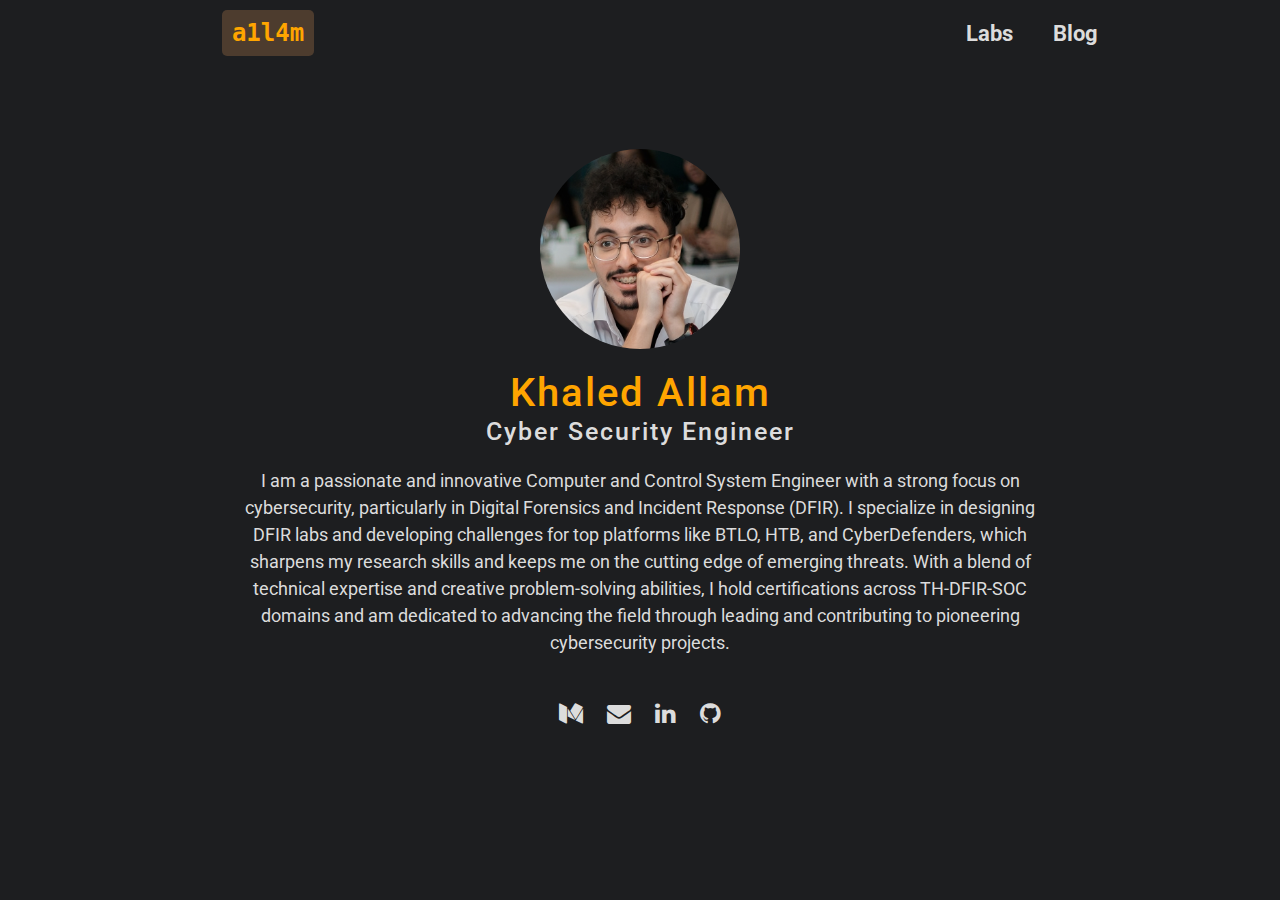
==== index.html @ e53d63cd "Update index.html" ====
<!DOCTYPE html>
<html lang="en">
<head>
    <meta charset="UTF-8" />
    <meta name="viewport" content="width=device-width, initial-scale=1.0" />
    <meta property="og:title" content="Khaled Allam" />
    <meta property="og:description" content="Cyber Security Engineer" />
    <meta property="og:url" content="index.html" />
    <meta property="og:image" content="https://a1l4m.github.io/labs/images/thumbnail.png">
    <meta property="og:image:width" content="1200" />
    <meta property="og:image:height" content="627" />
    <meta property="og:type" content="website" />
    <script async src="https://www.googletagmanager.com/gtag/js?id=G-DNJN1PF3CS"></script>
    <script>
        window.dataLayer = window.dataLayer || [];
        function gtag() {
            dataLayer.push(arguments);
        }
        gtag('js', new Date());

        gtag('config', 'G-PK6NYWT73S');
    </script>
    <title>Khaled Allam</title>
    <link rel="stylesheet" href="https://stackpath.bootstrapcdn.com/bootstrap/5.3.0/css/bootstrap.min.css">
    <link rel="stylesheet" href="https://fonts.googleapis.com/css2?family=Roboto:wght@400;500;700&display=swap">
    <link rel="stylesheet" href="https://cdnjs.cloudflare.com/ajax/libs/font-awesome/4.7.0/css/font-awesome.min.css"> <!-- Added Font Awesome -->
    <link rel="stylesheet" href="style.css" />
    <link rel="stylesheet" href="normalize.css" />
    <style>
        /* General Styles */
        body, h1 {
            font-family: "Roboto", Arial, sans-serif; /* Use the same font as your site */
		    background-color: #1d1e20;
		    color: #dadadb;
            margin: 0;
            padding: 0;
        }

        h1 {
            letter-spacing: 2px; /* Reduced letter spacing for a cleaner look */
            color: #FFA500; /* Bright orange to match the theme */
            margin-bottom: 10px;
        }
	.titleme{
	   color: #dcdcdc;
	   font-size: 25px;
	}

        /* Navbar Styles */
        .navbar {
            display: flex;
            justify-content: space-between;
            align-items: center;
            height: 50px;
            padding: 10px 20px;

        }
        .navbar .left, .navbar .right {
            flex: 1;
            display: flex;
            justify-content: center;
        }
        .navbar .center {
            flex: 0.5;
            text-align: center;
        }
        .navbar a {
            color: #dcdcdc; /* Off-white color */
            text-decoration: none;
            font-size: 22px;
            font-weight: bold;
            cursor: pointer;
            transition: color 0.3s;
        }
        .navbar a:hover {
            color: #ffffff; /* Bright white on hover */
        }
        .navbar .right a {
            margin-left: 40px; /* Adds space between MyLabs and Blog */
        }

.navbar .left a {
    background-color: #4D3C2E; /* Dark brown color */
    color: #FFA500; /* Bright orange color */
    padding: 5px 10px;
    border-radius: 5px;
    font-family: monospace; /* Similar font */
    font-size: 24px;
    font-weight: 600; /* Slightly bold to match the Premium style */
    transition: background-color 0.3s, color 0.3s;
}

.navbar .left a:hover {
    background-color: #5B4736; /* Slightly lighter dark brown on hover */
    color: #FF8C00; /* Brighter orange on hover */
}

        /* Main Content */
        .main-content {
            display: flex;
            flex-direction: column;
            align-items: center;
            justify-content: center;
            min-height: calc(100vh - 120px); /* Adjust for navbar and footer */
            padding: 20px;
            text-align: center;
        }

        /* Profile Picture */
        .profile-picture-wrapper {
            width: 200px;
            height: 200px;
            border-radius: 50%;
            overflow: hidden;
            margin-bottom: 20px;
        }

        .profile-picture {
            width: 100%;
            height: 100%;
            background-image: url('Main.png'); /* Replace with the actual image path */
            background-size: 140%; /* Adjust size to zoom */
            background-position: center -13px; /* Adjust vertical positioning */
            background-repeat: no-repeat;
            transform: scale(1.2); /* Adjust this scale to control the zoom level */
            transform-origin: center center;
        }

        .main-content h1 {
            margin: 0;
        }

        .main-content p {
            color: #dcdcdc;
            max-width: 800px;
            margin: 20px 0;
            font-size: 18px;
        }

        /* Social Icons */
        .social-icons {
            margin-top: 20px;
        }

        .social-icons a {
            color: #dcdcdc; /* Match text color */
            font-size: 24px;
            margin: 0 10px;
            transition: color 0.3s;
        }

        .social-icons a:hover {
            color: #FFA500; /* Bright orange on hover */
        }

    </style>
</head>
<body>

<div class="navbar-container">
    <!-- Navbar -->
		<nav class="navbar">
			<div class="left">
				<a href="/index.html">a1l4m</a>
			</div>
			<div class="center"></div>
			<div class="right">
				<a href="/labs/labs.html">Labs</a>
				<a href="https://a1l4m.medium.com" target="_blank">Blog</a>
			</div>
		</nav>
</div>

<!-- Main Content -->
<div class="main-content">
    <div class="profile-picture-wrapper">
        <div class="profile-picture"></div>
    </div>

    <h1>Khaled Allam</h1>
    <h1 class="titleme" >Cyber Security Engineer</h1>
    
    <!-- Short Description -->
    <p>
        I am a passionate and innovative Computer and Control System Engineer with a strong focus on cybersecurity, particularly in Digital Forensics and Incident Response (DFIR). I specialize in designing DFIR labs and developing challenges for top platforms like BTLO, HTB, and CyberDefenders, which sharpens my research skills and keeps me on the cutting edge of emerging threats. With a blend of technical expertise and creative problem-solving abilities, I hold certifications across TH-DFIR-SOC domains and am dedicated to advancing the field through leading and contributing to pioneering cybersecurity projects.
    </p>

    <!-- Social Icons -->
    <div class="social-icons">
        <a href="https://a1l4m.medium.com/" target="_blank"><i class="fa fa-medium"></i></a>
        <a href="mailto:khal3d.a1l4m@gmail.com" target="_blank"><i class="fa fa-envelope"></i></a>
        <a href="https://www.linkedin.com/in/a1l4m" target="_blank"><i class="fa fa-linkedin"></i></a>
        <a href="https://github.com/a1l4m" target="_blank"><i class="fa fa-github"></i></a>
    </div>
</div>


<script src="https://stackpath.bootstrapcdn.com/bootstrap/5.3.0/js/bootstrap.bundle.min.js"></script>
</body>
</html>
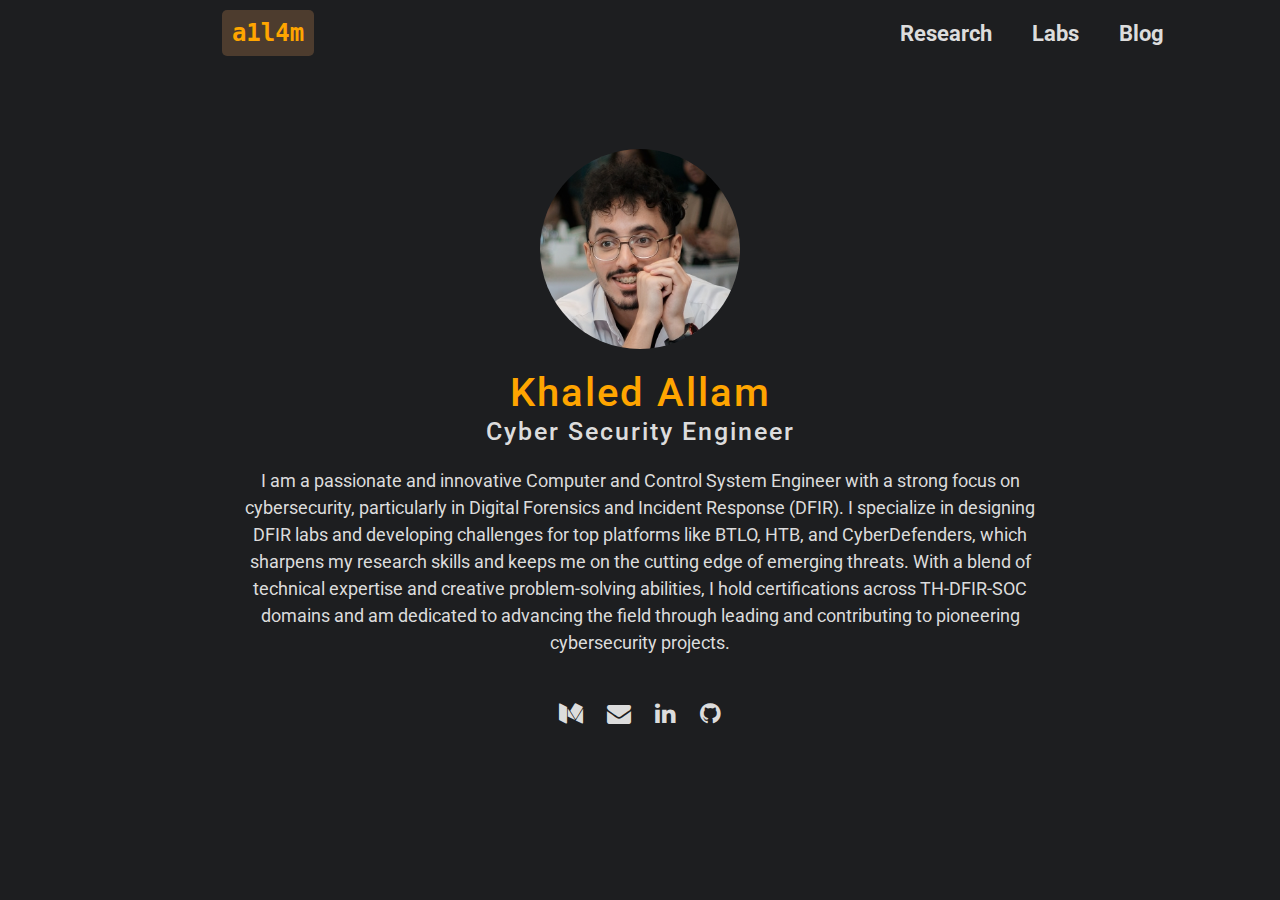
==== commit d4893eb4: "Add files via upload" ====
--- a/index.html
+++ b/index.html
@@ -3,13 +3,14 @@
 <head>
     <meta charset="UTF-8" />
     <meta name="viewport" content="width=device-width, initial-scale=1.0" />
-    <meta property="og:title" content="Khaled Allam" />
-    <meta property="og:description" content="Cyber Security Engineer" />
-    <meta property="og:url" content="index.html" />
-    <meta property="og:image" content="https://a1l4m.github.io/labs/images/thumbnail.png">
+    <meta property="og:title" content="Khaled Allam | Cybersecurity Engineer & DFIR Specialist" />
+    <meta property="og:description" content="Cybersecurity Engineer specializing in Digital Forensics and Incident Response (DFIR). I create DFIR labs and challenges for platforms like BTLO, HTB, and CyberDefenders, focusing on cutting-edge cybersecurity threats and solutions." />
+    <meta property="og:url" content="https://a1l4m.github.io/index.html" />
+    <meta property="og:image" content="https://a1l4m.github.io/labs/images/mainthumbnail.png">
     <meta property="og:image:width" content="1200" />
     <meta property="og:image:height" content="627" />
     <meta property="og:type" content="website" />
+    <link rel="icon" href="https://a1l4m.github.io/favicon.ico" type="image/x-icon">
     <script async src="https://www.googletagmanager.com/gtag/js?id=G-DNJN1PF3CS"></script>
     <script>
         window.dataLayer = window.dataLayer || [];
@@ -20,7 +21,7 @@
 
         gtag('config', 'G-PK6NYWT73S');
     </script>
-    <title>Khaled Allam</title>
+    <title>a1l4m</title>
     <link rel="stylesheet" href="https://stackpath.bootstrapcdn.com/bootstrap/5.3.0/css/bootstrap.min.css">
     <link rel="stylesheet" href="https://fonts.googleapis.com/css2?family=Roboto:wght@400;500;700&display=swap">
     <link rel="stylesheet" href="https://cdnjs.cloudflare.com/ajax/libs/font-awesome/4.7.0/css/font-awesome.min.css"> <!-- Added Font Awesome -->
@@ -165,7 +166,8 @@
 			</div>
 			<div class="center"></div>
 			<div class="right">
-				<a href="/labs/labs.html">Labs</a>
+				<a href="/research/index.html">Research</a>
+				<a href="/labs/index.html">Labs</a>
 				<a href="https://a1l4m.medium.com" target="_blank">Blog</a>
 			</div>
 		</nav>
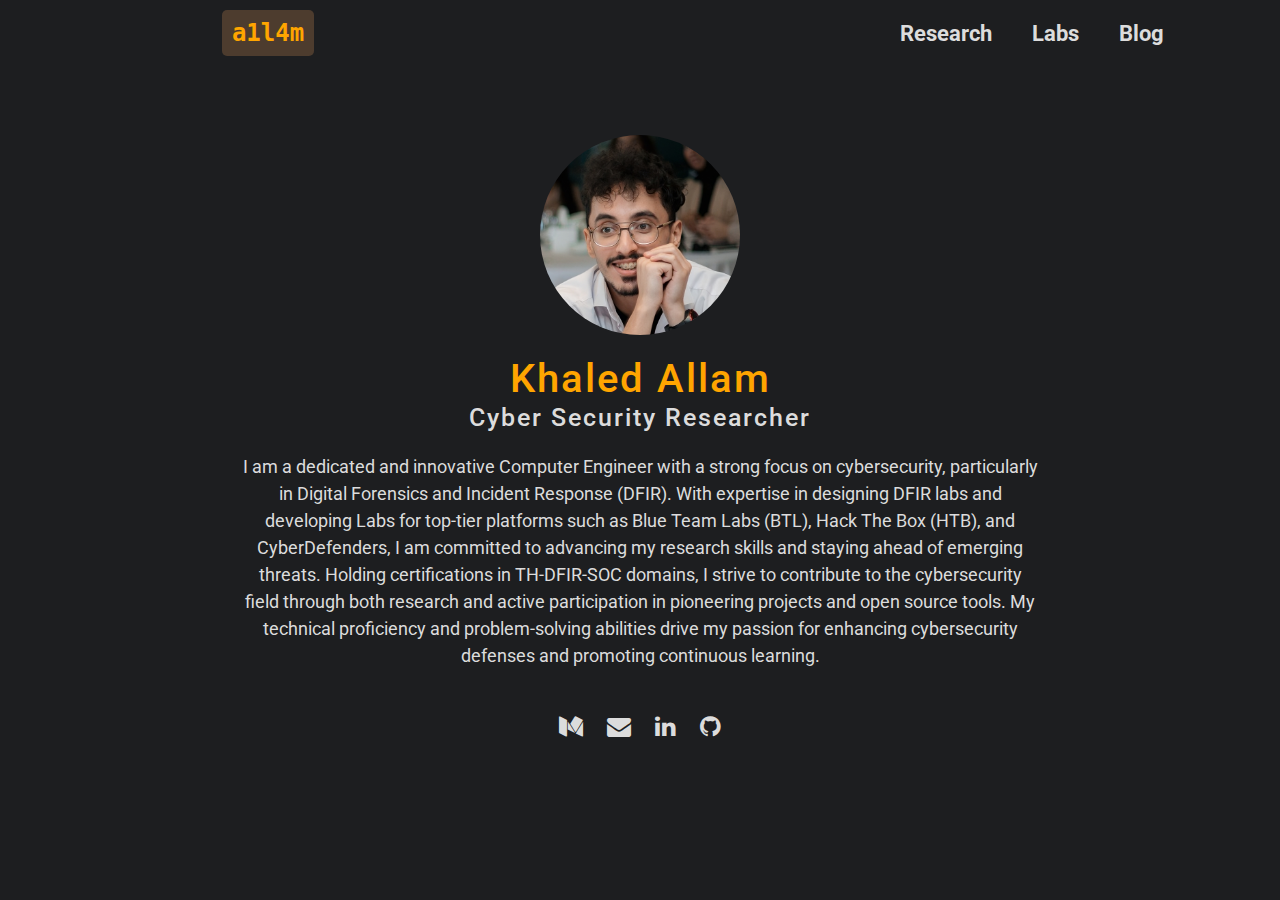
==== commit 858f2d83: "Update index.html" ====
--- a/index.html
+++ b/index.html
@@ -180,11 +180,11 @@
     </div>
 
     <h1>Khaled Allam</h1>
-    <h1 class="titleme" >Cyber Security Engineer</h1>
+    <h1 class="titleme" >Cyber Security Researcher</h1>
     
     <!-- Short Description -->
     <p>
-        I am a passionate and innovative Computer and Control System Engineer with a strong focus on cybersecurity, particularly in Digital Forensics and Incident Response (DFIR). I specialize in designing DFIR labs and developing challenges for top platforms like BTLO, HTB, and CyberDefenders, which sharpens my research skills and keeps me on the cutting edge of emerging threats. With a blend of technical expertise and creative problem-solving abilities, I hold certifications across TH-DFIR-SOC domains and am dedicated to advancing the field through leading and contributing to pioneering cybersecurity projects.
+        I am a dedicated and innovative Computer Engineer with a strong focus on cybersecurity, particularly in Digital Forensics and Incident Response (DFIR). With expertise in designing DFIR labs and developing Labs for top-tier platforms such as Blue Team Labs (BTL), Hack The Box (HTB), and CyberDefenders, I am committed to advancing my research skills and staying ahead of emerging threats. Holding certifications in TH-DFIR-SOC domains, I strive to contribute to the cybersecurity field through both research and active participation in pioneering projects and open source tools. My technical proficiency and problem-solving abilities drive my passion for enhancing cybersecurity defenses and promoting continuous learning.
     </p>
 
     <!-- Social Icons -->
